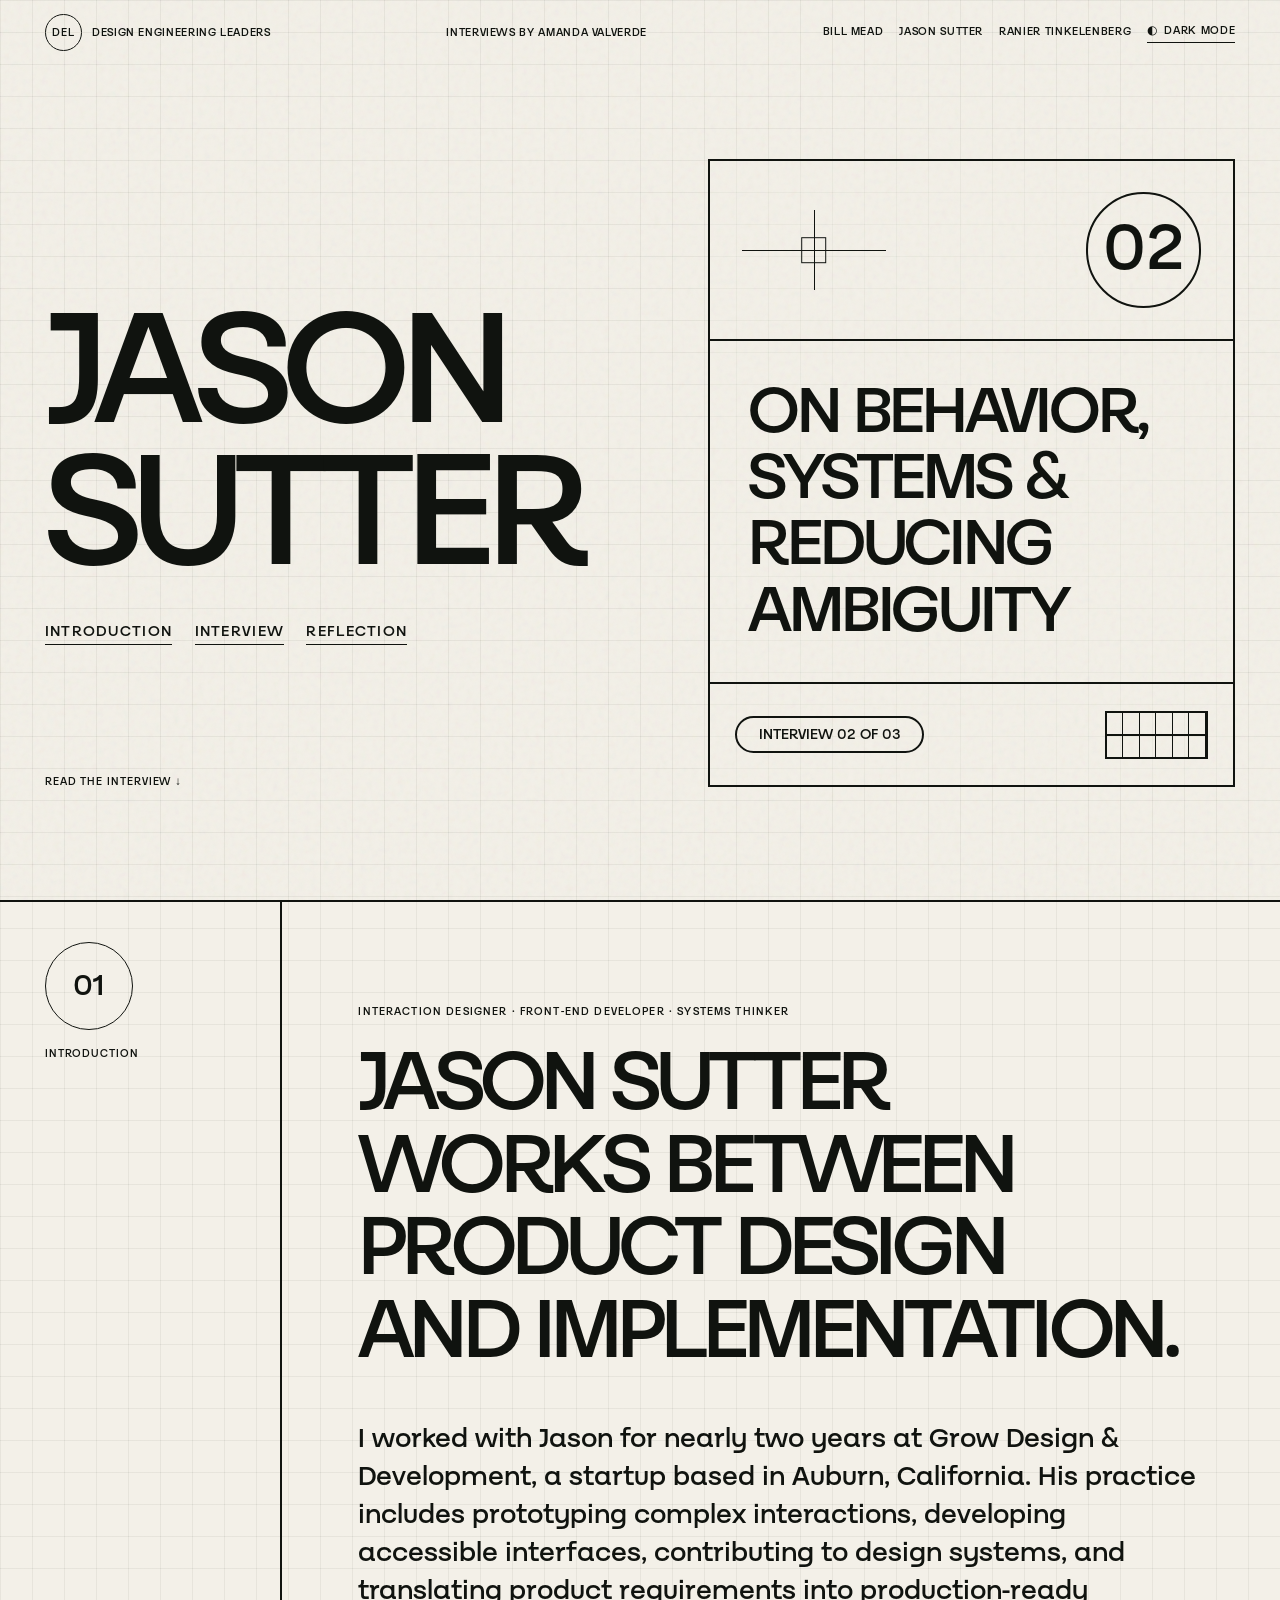
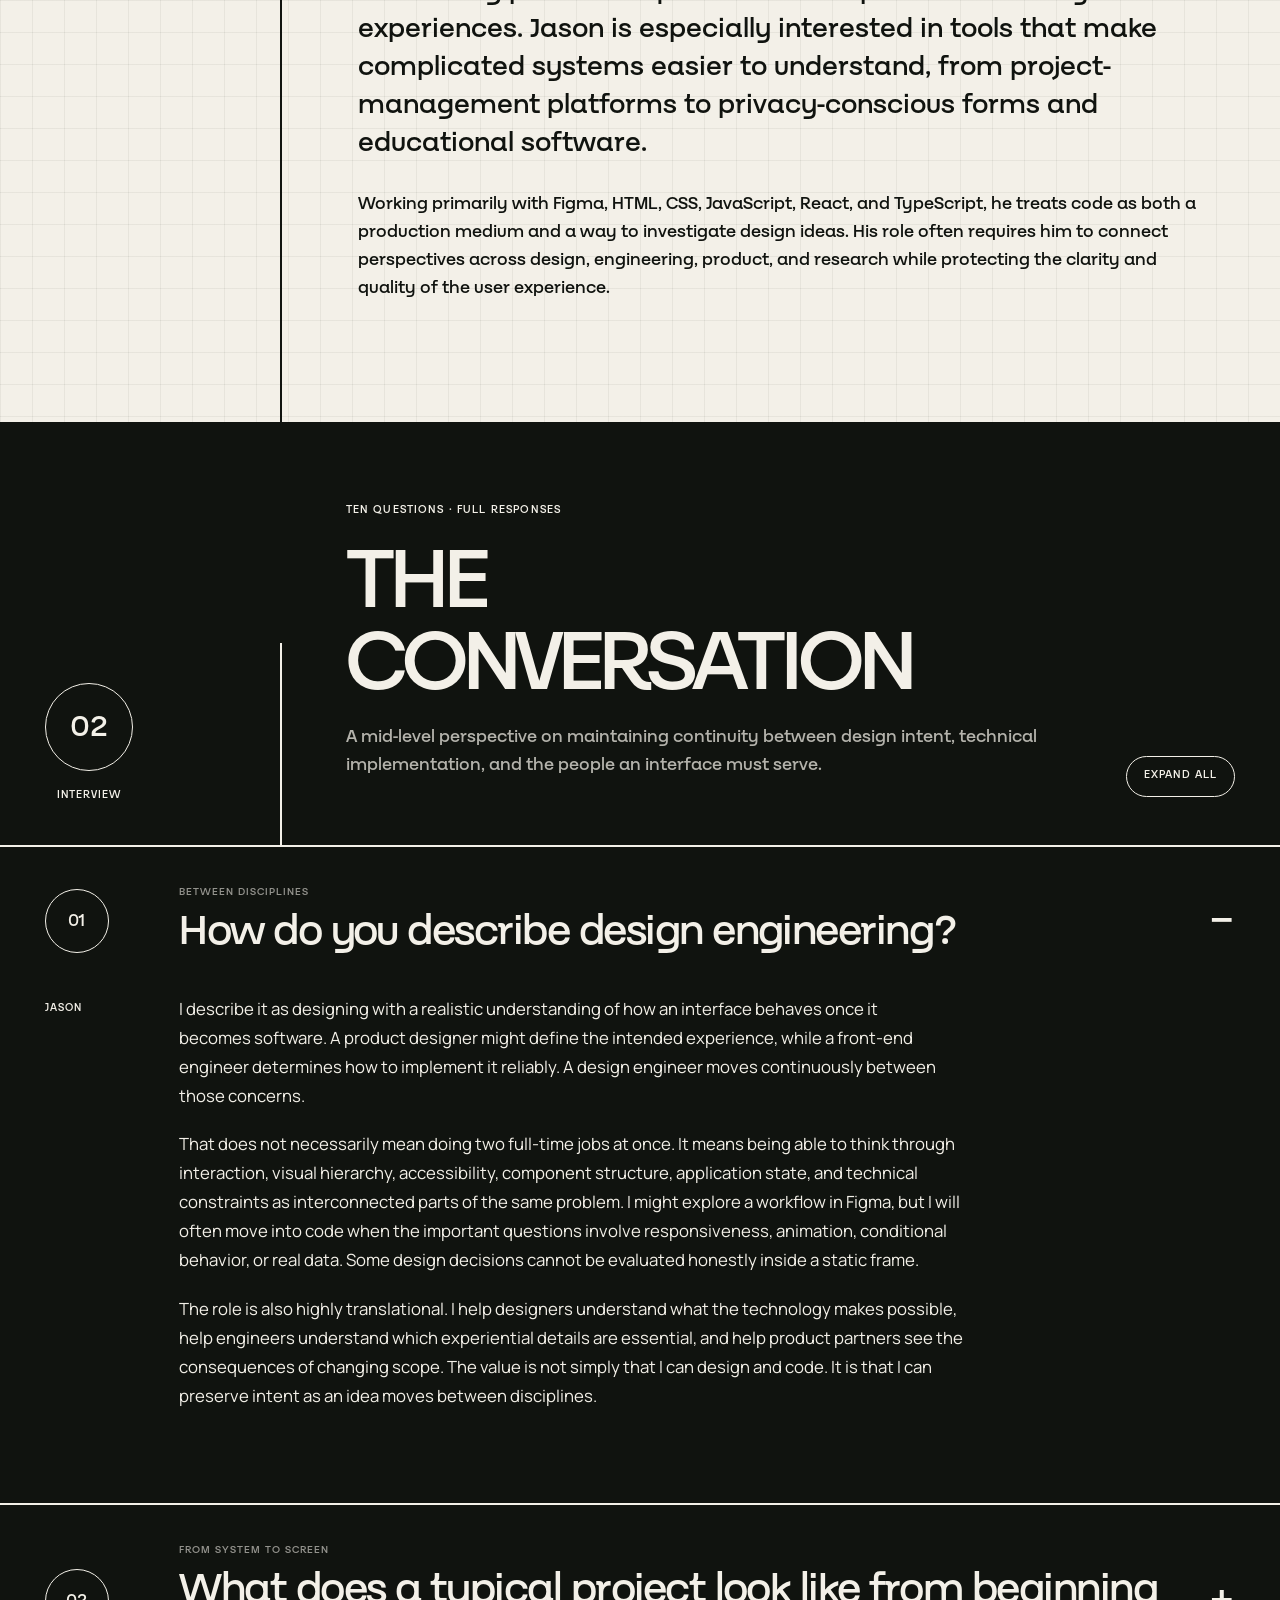
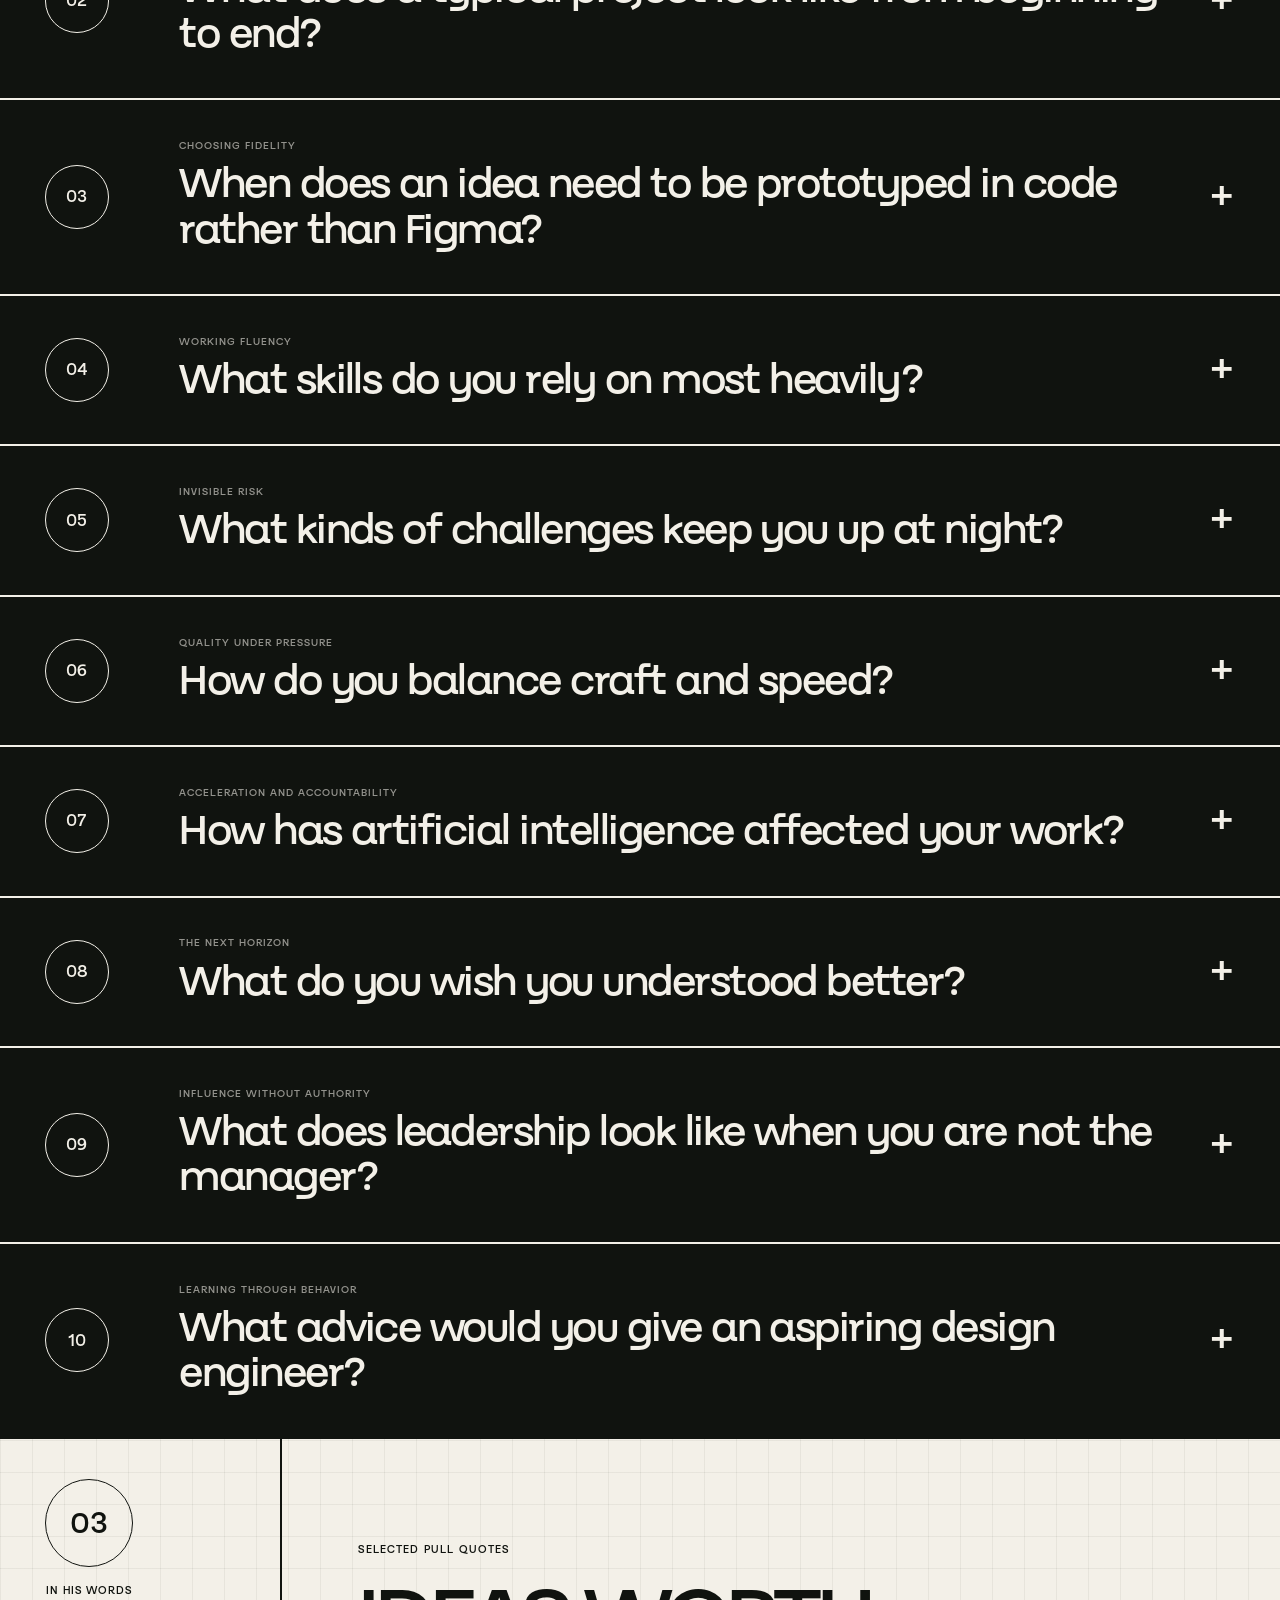
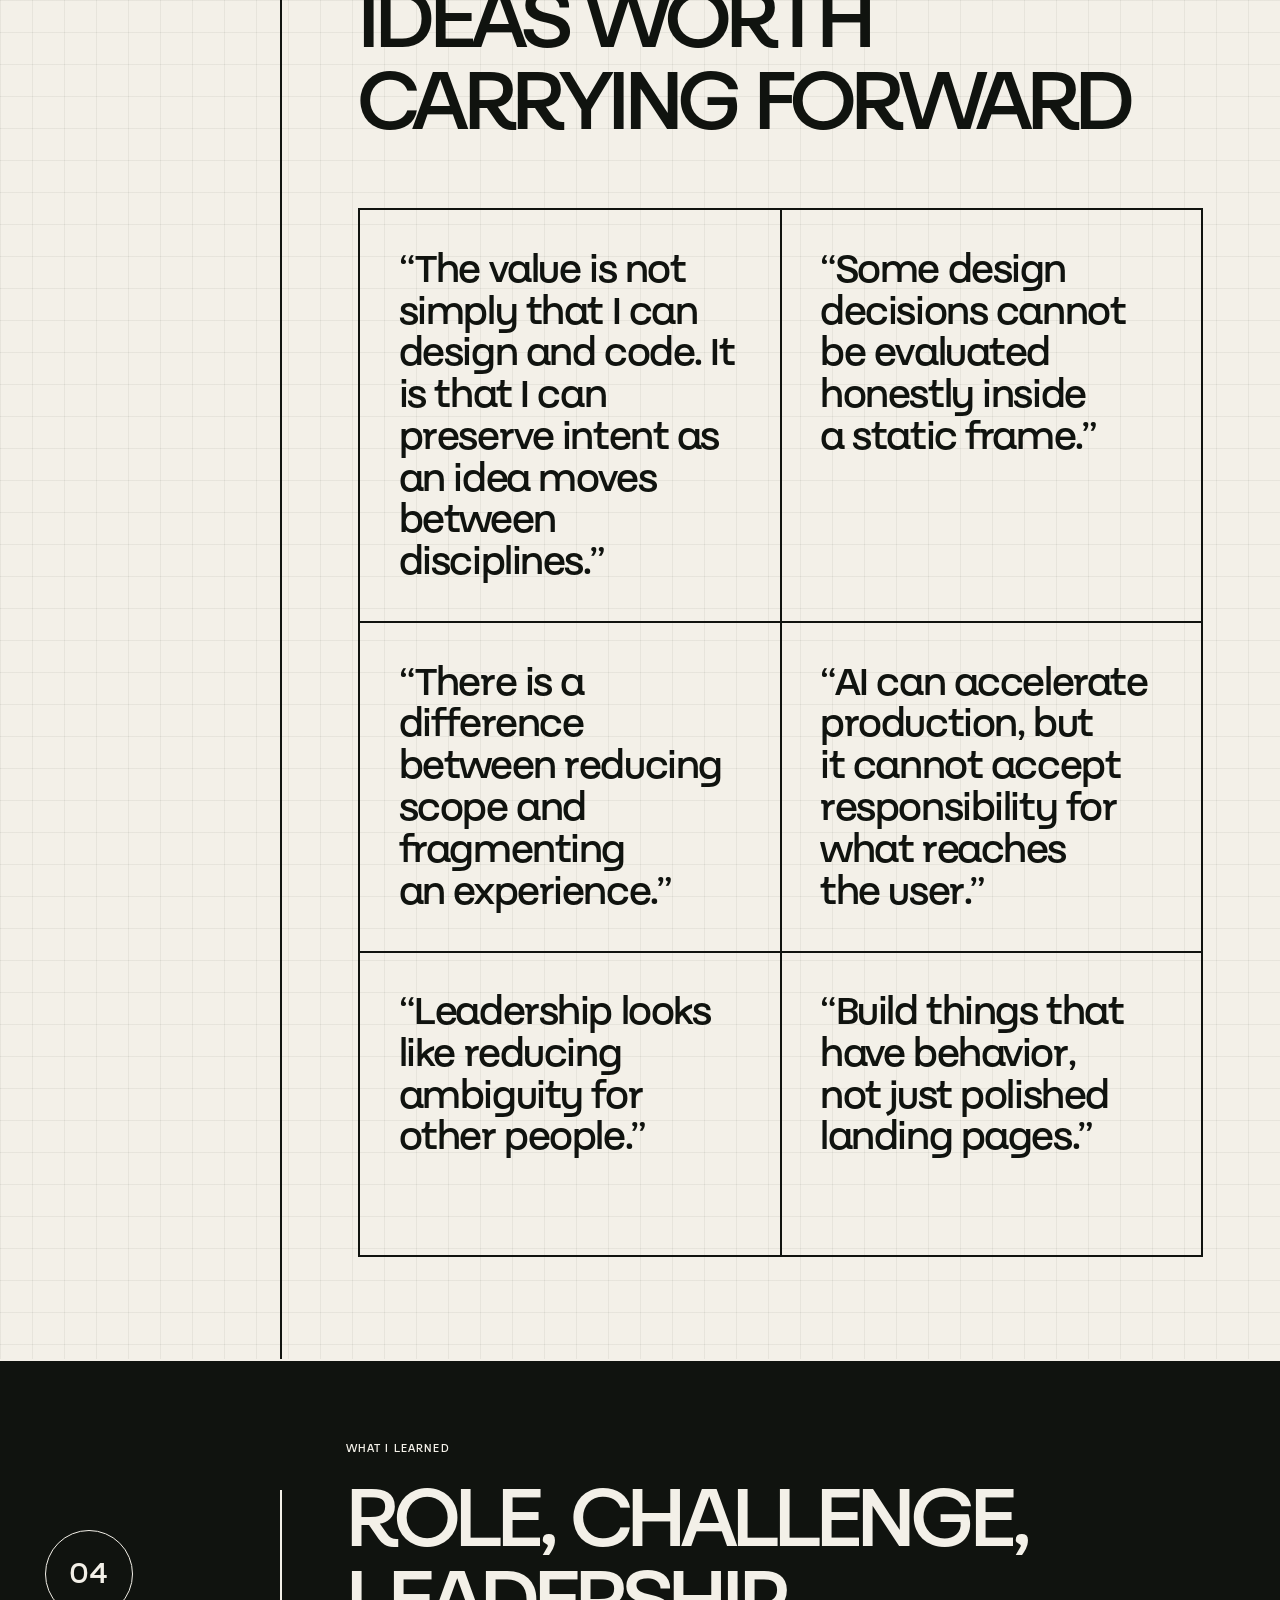
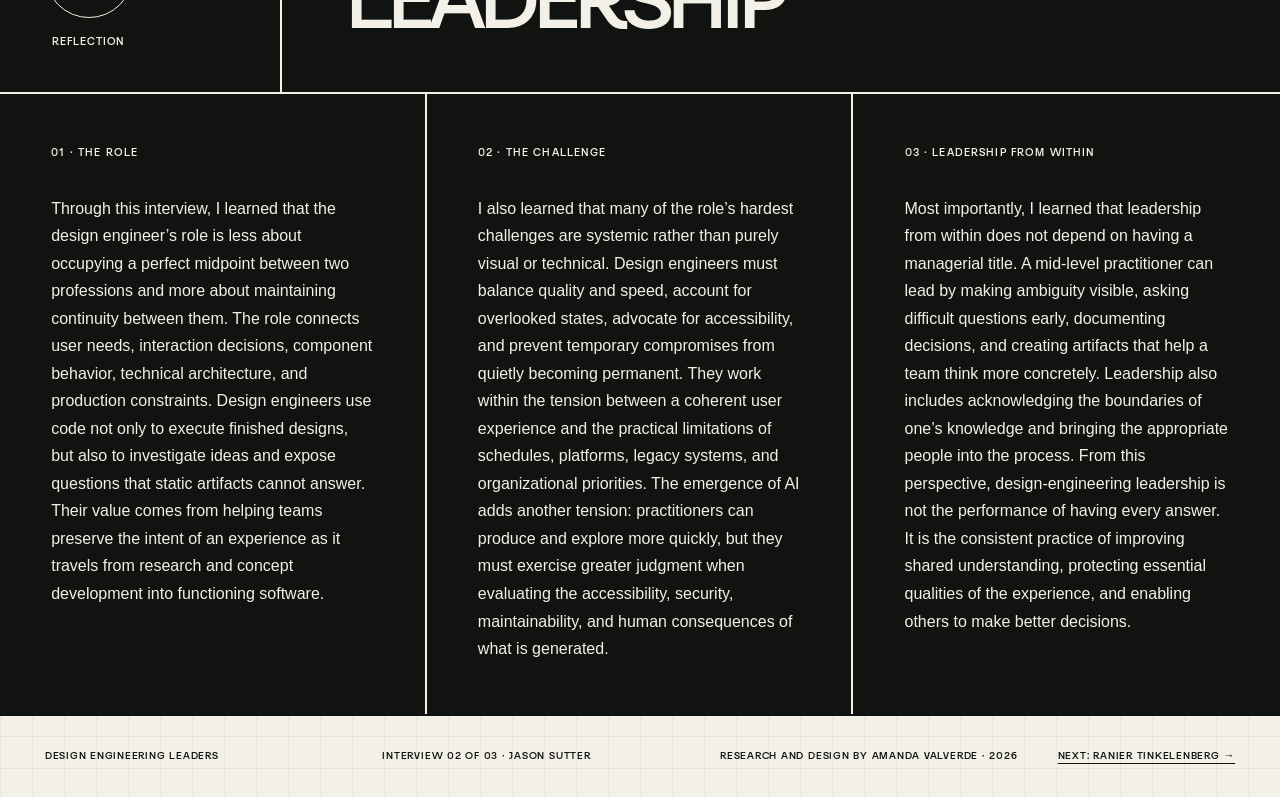
==== jason-sutter.html @ 5842bb3f "Add files via upload" ====
<!doctype html>
<html lang="en">
<head>
  <meta charset="UTF-8">
  <meta name="viewport" content="width=device-width, initial-scale=1.0">
  <meta name="description" content="Amanda Valverde interviews mid-level interaction designer and front-end developer Jason Sutter about systems, accessibility, prototyping, AI, and leadership from within.">
  <meta name="theme-color" content="#f3f0e8">
  <title>Jason Sutter | Design Engineering Leaders</title>
  <link rel="stylesheet" href="styles.css">
  <script src="script.js" defer></script>
</head>
<body>
  <a class="skip-link" href="#main">Skip to interview</a>

  <header class="site-header" data-header>
    <a class="brand" href="index.html" aria-label="Design Engineering Leaders, Bill Mead interview">
      <span>DEL</span><span>Design Engineering Leaders</span>
    </a>
    <p class="header-credit">INTERVIEWS BY AMANDA VALVERDE</p>
    <button class="menu-button" type="button" aria-expanded="false" aria-controls="site-nav"><span>Menu</span><span aria-hidden="true">+</span></button>
    <nav id="site-nav" class="site-nav" aria-label="Primary navigation">
      <a href="index.html">Bill Mead</a>
      <a href="#top" aria-current="page">Jason Sutter</a>
      <a href="ranier-tinkelenberg.html">Ranier Tinkelenberg</a>
      <button class="theme-toggle" type="button" data-theme-toggle aria-pressed="false"><span aria-hidden="true">◐</span><span data-theme-label>Dark mode</span></button>
    </nav>
  </header>

  <main id="main">
    <section class="hero" id="top" aria-labelledby="hero-title">
      <div class="hero-identity">
        <div class="hero-name hero-name--jason" aria-label="Jason Sutter"><span>JASON</span><span>SUTTER</span></div>
        <nav class="hero-anchor-links" aria-label="Jason Sutter page sections">
          <a href="#introduction">Introduction</a>
          <a href="#interview">Interview</a>
          <a href="#reflection">Reflection</a>
        </nav>
        <a class="scroll-cue" href="#introduction">Read the interview <span aria-hidden="true">↓</span></a>
      </div>
      <div class="hero-module">
        <div class="module-top"><span class="crosshair" aria-hidden="true"><i></i></span><span class="issue-number">02</span></div>
        <div class="module-title"><h1 id="hero-title">On behavior,<br>systems &amp;<br>reducing<br>ambiguity</h1></div>
        <div class="module-bottom"><span class="interview-label">Interview 02 of 03</span><span class="mini-grid" aria-hidden="true"></span></div>
      </div>
    </section>

    <section class="introduction ruled-section" id="introduction" aria-labelledby="intro-title">
      <div class="section-marker"><span>01</span><p>Introduction</p></div>
      <div class="intro-copy">
        <p class="eyebrow">Interaction designer · Front-end developer · Systems thinker</p>
        <h2 id="intro-title">Jason Sutter works between product design and implementation.</h2>
        <p class="standfirst">I worked with Jason for nearly two years at Grow Design &amp; Development, a startup based in Auburn, California. His practice includes prototyping complex interactions, developing accessible interfaces, contributing to design systems, and translating product requirements into production-ready experiences. Jason is especially interested in tools that make complicated systems easier to understand, from project-management platforms to privacy-conscious forms and educational software.</p>
        <p>Working primarily with Figma, HTML, CSS, JavaScript, React, and TypeScript, he treats code as both a production medium and a way to investigate design ideas. His role often requires him to connect perspectives across design, engineering, product, and research while protecting the clarity and quality of the user experience.</p>
      </div>
    </section>

    <section class="interview" id="interview" aria-labelledby="interview-title">
      <header class="interview-header">
        <div class="section-marker light-marker"><span>02</span><p>Interview</p></div>
        <div><p class="eyebrow">Ten questions · Full responses</p><h2 id="interview-title">The conversation</h2><p>A mid-level perspective on maintaining continuity between design intent, technical implementation, and the people an interface must serve.</p></div>
        <button class="expand-all" type="button" data-expand-all aria-pressed="false">Expand all</button>
      </header>

      <div class="question-list">
        <article class="question-card">
          <button class="question-toggle" type="button" aria-expanded="true" aria-controls="jason-answer-01"><span class="question-number">01</span><span class="question-copy"><small>Between disciplines</small>How do you describe design engineering?</span><span class="toggle-mark" aria-hidden="true">−</span></button>
          <div class="answer" id="jason-answer-01">
            <p class="speaker">Jason</p>
            <p>I describe it as designing with a realistic understanding of how an interface behaves once it becomes software. A product designer might define the intended experience, while a front-end engineer determines how to implement it reliably. A design engineer moves continuously between those concerns.</p>
            <p>That does not necessarily mean doing two full-time jobs at once. It means being able to think through interaction, visual hierarchy, accessibility, component structure, application state, and technical constraints as interconnected parts of the same problem. I might explore a workflow in Figma, but I will often move into code when the important questions involve responsiveness, animation, conditional behavior, or real data. Some design decisions cannot be evaluated honestly inside a static frame.</p>
            <p>The role is also highly translational. I help designers understand what the technology makes possible, help engineers understand which experiential details are essential, and help product partners see the consequences of changing scope. The value is not simply that I can design and code. It is that I can preserve intent as an idea moves between disciplines.</p>
          </div>
        </article>

        <article class="question-card">
          <button class="question-toggle" type="button" aria-expanded="false" aria-controls="jason-answer-02"><span class="question-number">02</span><span class="question-copy"><small>From system to screen</small>What does a typical project look like from beginning to end?</span><span class="toggle-mark" aria-hidden="true">+</span></button>
          <div class="answer" id="jason-answer-02" hidden>
            <p class="speaker">Jason</p>
            <p>I usually begin by trying to understand the system before designing the screen. Who is using it? What are they trying to accomplish? What information does the product have at each point? What can go wrong? What needs to persist after the user leaves?</p>
            <p>I map the primary flow, but I also document alternate paths and states: loading, empty, success, partial success, error, lost connection, insufficient permissions, and destructive-action confirmation. Those states often reveal more about the product than the ideal path does.</p>
            <p>From there, I might create rough flows in Figma, prototype the uncertain interactions, and test the riskiest assumptions. Once the direction feels credible, I begin thinking in reusable components and design-system patterns. Depending on the team, I may build a coded prototype, contribute directly to the production interface, or create a reference implementation for another engineer.</p>
            <p>The process is rarely linear. Implementation exposes gaps in the design, user testing challenges the underlying workflow, and technical discoveries create new possibilities. My role is to keep those feedback loops active rather than treating design handoff as the end of design.</p>
          </div>
        </article>

        <article class="question-card">
          <button class="question-toggle" type="button" aria-expanded="false" aria-controls="jason-answer-03"><span class="question-number">03</span><span class="question-copy"><small>Choosing fidelity</small>When does an idea need to be prototyped in code rather than Figma?</span><span class="toggle-mark" aria-hidden="true">+</span></button>
          <div class="answer" id="jason-answer-03" hidden>
            <p class="speaker">Jason</p>
            <p>I use Figma when I need to explore hierarchy, content, navigation, layout, or the broad sequence of an experience. I move into code when the central question is behavioral.</p>
            <p>If an interface depends on drag-and-drop, live data, keyboard interaction, responsive reflow, complex animation, collaboration, or several interdependent states, a coded prototype usually gives us more reliable evidence. It reveals latency, focus behavior, browser constraints, text wrapping, touch-target problems, and all the small transitions that static frames tend to conceal.</p>
            <p>I do not believe coded prototypes are inherently better. They are more expensive and can create the false impression that a concept is nearly finished. The prototype should match the question. If we only need to know whether users understand the navigation, building a complete React application would be wasteful. If we need to know whether a complicated interaction feels learnable and responsive, static screens may not tell us enough.</p>
            <p>Choosing the appropriate fidelity is one of the most important design-engineering skills.</p>
          </div>
        </article>

        <article class="question-card">
          <button class="question-toggle" type="button" aria-expanded="false" aria-controls="jason-answer-04"><span class="question-number">04</span><span class="question-copy"><small>Working fluency</small>What skills do you rely on most heavily?</span><span class="toggle-mark" aria-hidden="true">+</span></button>
          <div class="answer" id="jason-answer-04" hidden>
            <p class="speaker">Jason</p>
            <p>Systems thinking is probably the skill I use most. I need to understand how a decision in one part of the experience affects other screens, components, users, and states. A seemingly minor request, such as adding another account type, can alter navigation, permissions, onboarding, error handling, and data visibility.</p>
            <p>On the technical side, I rely heavily on semantic HTML, CSS, JavaScript, component architecture, browser-development tools, Git, and a working knowledge of APIs and application state. I do not need to be the strongest engineer on every team, but I need enough fluency to evaluate feasibility, inspect implementation, and collaborate without turning every technical question into a handoff.</p>
            <p>Communication is equally important. I have to explain why an interaction detail matters without framing everything as personal design preference. Research and accessibility give me stronger grounds for those conversations. Instead of saying, “This version feels better,” I can explain how it improves comprehension, keyboard access, error recovery, or consistency with an established pattern.</p>
            <p>Curiosity connects all of these skills. The work rewards people who are willing to open the browser inspector, read documentation, test an assumption, and ask how the system actually behaves.</p>
          </div>
        </article>

        <article class="question-card">
          <button class="question-toggle" type="button" aria-expanded="false" aria-controls="jason-answer-05"><span class="question-number">05</span><span class="question-copy"><small>Invisible risk</small>What kinds of challenges keep you up at night?</span><span class="toggle-mark" aria-hidden="true">+</span></button>
          <div class="answer" id="jason-answer-05" hidden>
            <p class="speaker">Jason</p>
            <p>The biggest one is the possibility that we are polishing the wrong experience. A team can spend weeks refining components while avoiding a more fundamental question: Does this workflow make sense to the person using it?</p>
            <p>I also worry about invisible exclusions. An interface may look finished while remaining difficult to use with a keyboard, screen reader, magnification, reduced motion, slow connection, or limited technical confidence. Accessibility problems frequently emerge from product decisions made long before anyone audits the code. If a process requires a user to remember information across several screens or recover from an unclear failure, changing the color contrast will not solve the underlying issue.</p>
            <p>Another concern is the accumulation of inconsistency under deadline pressure. One exception becomes five slightly different components, and those differences eventually create maintenance problems for engineers and comprehension problems for users.</p>
            <p>Finally, I think about whether the team has made its tradeoffs consciously. Compromise is unavoidable. The danger is allowing temporary shortcuts to become permanent without documenting what was lost.</p>
          </div>
        </article>

        <article class="question-card">
          <button class="question-toggle" type="button" aria-expanded="false" aria-controls="jason-answer-06"><span class="question-number">06</span><span class="question-copy"><small>Quality under pressure</small>How do you balance craft and speed?</span><span class="toggle-mark" aria-hidden="true">+</span></button>
          <div class="answer" id="jason-answer-06" hidden>
            <p class="speaker">Jason</p>
            <p>I separate essential quality from optional refinement. Essential quality includes usability, accessibility, understandable feedback, dependable behavior, and a clear path to recovery. Optional refinement might include a more sophisticated transition or a highly customized visual treatment. Both contribute to the experience, but they do not carry the same risk if delayed.</p>
            <p>I also try to define the smallest coherent version of the idea. There is a difference between reducing scope and fragmenting an experience. A smaller workflow can still feel intentional. A fragmented one leaves users encountering missing explanations, dead ends, or inconsistent behavior.</p>
            <p>Reusable components help us move quickly without repeatedly sacrificing quality. If accessibility, responsive behavior, interaction states, and visual tokens are built into the shared system, speed becomes less dependent on individual vigilance.</p>
            <p>When we make a compromise, I document it. That includes what we changed, why we changed it, what risk remains, and what evidence would justify revisiting it. Under pressure, leadership sometimes means protecting a few critical details while being flexible about everything else.</p>
          </div>
        </article>

        <article class="question-card">
          <button class="question-toggle" type="button" aria-expanded="false" aria-controls="jason-answer-07"><span class="question-number">07</span><span class="question-copy"><small>Acceleration and accountability</small>How has artificial intelligence affected your work?</span><span class="toggle-mark" aria-hidden="true">+</span></button>
          <div class="answer" id="jason-answer-07" hidden>
            <p class="speaker">Jason</p>
            <p>AI has accelerated certain parts of the work, particularly exploration, debugging, documentation, test generation, and repetitive implementation. It can help me build several approaches quickly or understand an unfamiliar part of a codebase. That shortens the distance between a question and something I can evaluate.</p>
            <p>But speed is not the same as judgment. Generated interfaces often produce a convincing ideal state while ignoring accessibility, edge cases, data integrity, privacy, maintainability, and the logic connecting one interaction to another. The result may look complete before it has been meaningfully designed.</p>
            <p>AI also increases the importance of technical literacy. If I cannot read the output, test it, identify security concerns, or recognize brittle architecture, I cannot responsibly use it. The same is true of design judgment. I still need to determine whether the experience serves the user and whether the system is communicating honestly.</p>
            <p>The skill is no longer simply producing every line or screen manually. It is directing the work, evaluating it critically, and accepting responsibility for what reaches the user.</p>
          </div>
        </article>

        <article class="question-card">
          <button class="question-toggle" type="button" aria-expanded="false" aria-controls="jason-answer-08"><span class="question-number">08</span><span class="question-copy"><small>The next horizon</small>What do you wish you understood better?</span><span class="toggle-mark" aria-hidden="true">+</span></button>
          <div class="answer" id="jason-answer-08" hidden>
            <p class="speaker">Jason</p>
            <p>I would like a deeper understanding of back-end architecture and infrastructure. I can work with APIs and reason about data, but I want to better understand how decisions about databases, authentication, permissions, performance, security, and deployment constrain the front-end experience.</p>
            <p>I would also like more exposure to large-scale design-system governance. Building a good component is one challenge. Maintaining a system across products, teams, and changing organizational priorities is another. That work involves documentation, adoption, contribution models, versioning, and a great deal of negotiation.</p>
            <p>On the design side, I want to become better at measuring whether interaction improvements create lasting value. Usability testing can tell us whether someone completes a task, but leadership requires connecting interface decisions to longer-term outcomes such as trust, confidence, retention, and reduced support burden.</p>
            <p>Being mid-level means I am competent enough to see how much more there is to understand. That can be uncomfortable, but it is also what keeps the work interesting.</p>
          </div>
        </article>

        <article class="question-card">
          <button class="question-toggle" type="button" aria-expanded="false" aria-controls="jason-answer-09"><span class="question-number">09</span><span class="question-copy"><small>Influence without authority</small>What does leadership look like when you are not the manager?</span><span class="toggle-mark" aria-hidden="true">+</span></button>
          <div class="answer" id="jason-answer-09" hidden>
            <p class="speaker">Jason</p>
            <p>It looks like reducing ambiguity for other people. That might mean making an interactive prototype so the team can evaluate a behavior instead of debating abstractions. It might mean documenting states that nobody has considered, raising an accessibility concern early, or bringing an engineer into the design process before the solution becomes rigid.</p>
            <p>Leadership also means knowing when to ask for help. Pretending to understand an architectural issue does not protect the project. A good mid-level practitioner can identify the limits of their expertise, involve the right person, and make that collaboration productive.</p>
            <p>I think consistency is another form of leadership. If I write clear documentation, give thoughtful feedback, acknowledge tradeoffs, and follow through on details, other people can work with greater confidence. That may not look dramatic, but it changes the quality of the team.</p>
            <p>You do not need authority to improve how a group thinks. You need evidence, generosity, and the willingness to make unclear things visible.</p>
          </div>
        </article>

        <article class="question-card">
          <button class="question-toggle" type="button" aria-expanded="false" aria-controls="jason-answer-10"><span class="question-number">10</span><span class="question-copy"><small>Learning through behavior</small>What advice would you give an aspiring design engineer?</span><span class="toggle-mark" aria-hidden="true">+</span></button>
          <div class="answer" id="jason-answer-10" hidden>
            <p class="speaker">Jason</p>
            <p>Build things that have behavior, not just polished landing pages. Create a form with validation and recovery. Build a responsive navigation system. Work with an API. Design empty, loading, error, and permission states. Make something usable with only a keyboard. Those projects will teach you how design decisions change once they encounter real constraints.</p>
            <p>Learn the foundations before becoming overly attached to a particular framework. Semantic HTML, CSS layout, JavaScript, accessibility, browser behavior, and Git will remain useful even as tools change.</p>
            <p>When presenting your work, explain the decisions connecting design and implementation. A repository proves that code exists, but it does not automatically reveal your reasoning. Show what you learned from users, why the interaction works as it does, which constraints shaped it, what tradeoffs you made, and how you evaluated the result.</p>
            <p>Most importantly, do not wait until you feel equally expert in design and engineering. Very few people are. Start from your stronger discipline, learn enough of the adjacent one to collaborate meaningfully, and keep expanding the territory between them.</p>
          </div>
        </article>
      </div>
    </section>

    <section class="pull-quotes ruled-section" aria-labelledby="quotes-title">
      <div class="section-marker"><span>03</span><p>In his words</p></div>
      <div class="quotes-content">
        <p class="eyebrow">Selected pull quotes</p><h2 id="quotes-title">Ideas worth carrying forward</h2>
        <div class="quotes-grid">
          <blockquote>“The value is not simply that I can design and code. It is that I can preserve intent as an idea moves between disciplines.”</blockquote>
          <blockquote>“Some design decisions cannot be evaluated honestly inside a static frame.”</blockquote>
          <blockquote>“There is a difference between reducing scope and fragmenting an experience.”</blockquote>
          <blockquote>“AI can accelerate production, but it cannot accept responsibility for what reaches the user.”</blockquote>
          <blockquote>“Leadership looks like reducing ambiguity for other people.”</blockquote>
          <blockquote>“Build things that have behavior, not just polished landing pages.”</blockquote>
        </div>
      </div>
    </section>

    <section class="reflection" id="reflection" aria-labelledby="reflection-title">
      <header class="reflection-header"><div class="section-marker light-marker"><span>04</span><p>Reflection</p></div><div><p class="eyebrow">What I learned</p><h2 id="reflection-title">Role, challenge, leadership</h2></div></header>
      <div class="reflection-grid">
        <article><span>01 · The role</span><p>Through this interview, I learned that the design engineer’s role is less about occupying a perfect midpoint between two professions and more about maintaining continuity between them. The role connects user needs, interaction decisions, component behavior, technical architecture, and production constraints. Design engineers use code not only to execute finished designs, but also to investigate ideas and expose questions that static artifacts cannot answer. Their value comes from helping teams preserve the intent of an experience as it travels from research and concept development into functioning software.</p></article>
        <article><span>02 · The challenge</span><p>I also learned that many of the role’s hardest challenges are systemic rather than purely visual or technical. Design engineers must balance quality and speed, account for overlooked states, advocate for accessibility, and prevent temporary compromises from quietly becoming permanent. They work within the tension between a coherent user experience and the practical limitations of schedules, platforms, legacy systems, and organizational priorities. The emergence of AI adds another tension: practitioners can produce and explore more quickly, but they must exercise greater judgment when evaluating the accessibility, security, maintainability, and human consequences of what is generated.</p></article>
        <article><span>03 · Leadership from within</span><p>Most importantly, I learned that leadership from within does not depend on having a managerial title. A mid-level practitioner can lead by making ambiguity visible, asking difficult questions early, documenting decisions, and creating artifacts that help a team think more concretely. Leadership also includes acknowledging the boundaries of one’s knowledge and bringing the appropriate people into the process. From this perspective, design-engineering leadership is not the performance of having every answer. It is the consistent practice of improving shared understanding, protecting essential qualities of the experience, and enabling others to make better decisions.</p></article>
      </div>
    </section>
  </main>

  <button class="back-to-top" type="button" data-back-to-top aria-label="Back to top" aria-hidden="true" tabindex="-1"><span aria-hidden="true">↑</span></button>

  <footer><p>Design Engineering Leaders</p><p>Interview 02 of 03 · Jason Sutter</p><p>Research and design by Amanda Valverde · 2026</p><a href="ranier-tinkelenberg.html">Next: Ranier Tinkelenberg →</a></footer>
</body>
</html>
---- styles.css ----
@import url("https://fonts.googleapis.com/css2?family=Manrope:wght@400;500&display=swap");

@font-face {
  font-family: "Batica Sans";
  src: url("assets/fonts/batica-sans-regular.otf") format("opentype");
  font-style: normal;
  font-weight: 400;
  font-display: swap;
}

:root {
  --paper: #f3f0e8;
  --ink: #10130f;
  --muted: #6f716b;
  --line: rgba(16, 19, 15, 0.72);
  --hairline: rgba(16, 19, 15, 0.16);
  --grid-line: rgba(16, 19, 15, 0.055);
  --paper-94: rgba(243, 240, 232, 0.94);
  --paper-72: rgba(243, 240, 232, 0.72);
  --paper-58: rgba(243, 240, 232, 0.58);
  --paper-34: rgba(243, 240, 232, 0.34);
  --paper-08: rgba(243, 240, 232, 0.08);
  --sans: "Batica Sans", "Arial Narrow", Arial, sans-serif;
  --responses: "Manrope", Arial, sans-serif;
  color-scheme: light;
}

:root[data-theme="dark"] {
  --paper: #10130f;
  --ink: #f3f0e8;
  --muted: #a9aba4;
  --line: rgba(243, 240, 232, 0.72);
  --hairline: rgba(243, 240, 232, 0.16);
  --grid-line: rgba(243, 240, 232, 0.055);
  --paper-94: rgba(16, 19, 15, 0.94);
  --paper-72: rgba(16, 19, 15, 0.72);
  --paper-58: rgba(16, 19, 15, 0.58);
  --paper-34: rgba(16, 19, 15, 0.34);
  --paper-08: rgba(16, 19, 15, 0.08);
  color-scheme: dark;
}

* { box-sizing: border-box; }
html {
  scroll-behavior: smooth;
  -webkit-user-select: none;
  user-select: none;
}
body {
  margin: 0;
  color: var(--ink);
  background:
    linear-gradient(var(--grid-line) 1px, transparent 1px),
    linear-gradient(90deg, var(--grid-line) 1px, transparent 1px),
    var(--paper);
  background-size: 32px 32px;
  font-family: var(--sans);
  font-size: 18px;
  line-height: 1.55;
  font-synthesis: none;
  -webkit-font-smoothing: antialiased;
}
body::before {
  position: fixed;
  z-index: 1000;
  inset: 0;
  content: "";
  pointer-events: none;
  opacity: .26;
  mix-blend-mode: multiply;
  background-image: url("data:image/svg+xml,%3Csvg viewBox='0 0 180 180' xmlns='http://www.w3.org/2000/svg'%3E%3Cfilter id='n'%3E%3CfeTurbulence type='fractalNoise' baseFrequency='.8' numOctaves='4' stitchTiles='stitchTiles'/%3E%3C/filter%3E%3Crect width='100%25' height='100%25' filter='url(%23n)' opacity='.22'/%3E%3C/svg%3E");
}
a { color: inherit; text-underline-offset: 4px; }
button { color: inherit; font: inherit; }
p { text-wrap: pretty; }
h1, h2, blockquote { text-wrap: balance; }
.skip-link { position: fixed; z-index: 2000; top: 1rem; left: 1rem; padding: .6rem 1rem; color: var(--paper); background: var(--ink); transform: translateY(-180%); }
.skip-link:focus { transform: none; }

.site-header {
  position: fixed;
  z-index: 100;
  top: 0;
  left: 0;
  display: grid;
  width: 100%;
  grid-template-columns: auto 1fr auto;
  align-items: center;
  gap: 1.5rem;
  padding: .9rem 3.5vw;
  border-bottom: 1.5px solid transparent;
  font-size: .73rem;
  text-transform: uppercase;
  letter-spacing: .055em;
  transition: background .2s ease, border-color .2s ease;
}
.site-header.is-scrolled { border-color: var(--ink); background: var(--paper-94); backdrop-filter: blur(12px); }
.brand { display: inline-flex; align-items: center; gap: .65rem; text-decoration: none; }
.brand span:first-child { display: grid; width: 2.3rem; aspect-ratio: 1; place-items: center; border: 1.5px solid; border-radius: 50%; }
.header-credit { margin: 0; text-align: center; }
.site-nav { display: flex; gap: 1rem; align-items: center; }
.site-nav a { text-decoration: none; border-bottom: 1px solid transparent; }
.site-nav a:hover, .site-nav a:focus-visible { border-color: currentColor; }
.theme-toggle { display: inline-flex; align-items: center; gap: .4rem; padding: 0 0 .1rem; border: 0; border-bottom: 1px solid currentColor; background: transparent; cursor: pointer; font-size: inherit; text-transform: uppercase; letter-spacing: inherit; white-space: nowrap; }
.theme-toggle:hover, .theme-toggle:focus-visible { background: var(--ink); color: var(--paper); outline-offset: 4px; }
.menu-button { display: none; border: 0; background: transparent; text-transform: uppercase; }

.hero {
  position: relative;
  display: grid;
  height: 100svh;
  min-height: 100svh;
  grid-template-columns: 1.08fr .92fr;
  gap: 3.4vw;
  align-content: center;
  align-items: stretch;
  padding: clamp(5.5rem, 7vw, 7rem) 3.5vw 3.4vw;
  overflow: hidden;
}
.hero-identity {
  position: relative;
  display: flex;
  min-width: 0;
  flex-direction: column;
  justify-content: center;
}
.hero-name {
  display: flex;
  min-width: 0;
  flex-direction: column;
  justify-content: center;
  font-family: "Batica Sans", sans-serif;
  font-size: clamp(8rem, 16vw, 19rem);
  font-weight: 400;
  line-height: .78;
  letter-spacing: -.05em;
  text-transform: uppercase;
}
.hero-name span { display: block; white-space: nowrap; }
.hero-name--jason { font-size: clamp(6.5rem, 13.5vw, 16rem); line-height: .82; }
.hero-name--ranier { font-size: clamp(4.8rem, 8vw, 9.5rem); line-height: .88; }
.hero-anchor-links {
  display: flex;
  flex-wrap: wrap;
  gap: .65rem 1.4rem;
  align-items: center;
  margin-top: clamp(1.5rem, 3vw, 3rem);
  font-family: "Batica Sans", sans-serif;
  font-size: 1rem;
  line-height: 1;
  letter-spacing: .08em;
  text-transform: uppercase;
}
.hero-anchor-links a {
  padding-bottom: .3rem;
  border-bottom: 1.5px solid var(--ink);
  text-decoration: none;
}
.hero-anchor-links a:hover,
.hero-anchor-links a:focus-visible {
  background: var(--ink);
  color: var(--paper);
  outline-offset: 4px;
}
.hero-module { display: grid; min-width: 0; align-self: center; border: 2px solid var(--ink); background: var(--paper-34); grid-template-rows: clamp(7rem, 14vw, 14rem) auto clamp(5.25rem, 8vw, 7rem); }
.module-top { display: flex; align-items: center; justify-content: space-between; padding: 1.7rem 2rem; border-bottom: 2px solid; }
.crosshair { position: relative; display: block; width: 9rem; height: 5rem; }
.crosshair::before, .crosshair::after { position: absolute; content: ""; background: var(--ink); }
.crosshair::before { left: 50%; top: 0; width: 1.5px; height: 100%; }
.crosshair::after { left: 0; top: 50%; width: 100%; height: 1.5px; }
.crosshair i { position: absolute; z-index: 1; left: 50%; top: 50%; width: 1.6rem; height: 1.6rem; border: 1.5px solid; transform: translate(-50%, -50%); }
.issue-number { display: grid; width: clamp(6rem, 9vw, 9.25rem); aspect-ratio: 1; place-items: center; border: 2px solid; border-radius: 50%; font-size: clamp(3rem, 5.4vw, 6rem); line-height: 1; }
.module-title { display: flex; align-items: center; padding: clamp(1.5rem, 3vw, 3.2rem); }
.module-title h1 { margin: 0; font-size: clamp(3rem, 5.45vw, 6.2rem); font-weight: 400; line-height: .95; letter-spacing: -.045em; text-transform: uppercase; }
.module-bottom { display: flex; align-items: center; justify-content: space-between; gap: 1.5rem; padding: 1.25rem 1.6rem; border-top: 2px solid; }
.interview-label { padding: .55rem 1.35rem; border: 2px solid; border-radius: 999px; font-size: clamp(.8rem, 1.2vw, 1.2rem); line-height: 1; text-transform: uppercase; }
.mini-grid { width: clamp(5rem, 8vw, 9rem); height: 3rem; border: 2px solid; background: repeating-linear-gradient(90deg, transparent 0, transparent calc(16.666% - 1px), var(--ink) calc(16.666% - 1px), var(--ink) 16.666%), linear-gradient(transparent 48%, var(--ink) 48%, var(--ink) 52%, transparent 52%); }
.scroll-cue { position: absolute; left: 0; bottom: -.18em; font-size: .72rem; line-height: 1; text-transform: uppercase; letter-spacing: .08em; text-decoration: none; }

.ruled-section { display: grid; grid-template-columns: minmax(10rem, 22vw) 1fr; border-top: 2px solid; }
.section-marker { padding: 2.5rem 3.5vw; border-right: 2px solid; }
.section-marker span { display: grid; width: 5.5rem; aspect-ratio: 1; place-items: center; border: 1.5px solid; border-radius: 50%; font-size: 2rem; }
.section-marker p { width: 5.5rem; margin: 1rem 0 0; font-size: .72rem; text-align: center; text-transform: uppercase; letter-spacing: .08em; }
.intro-copy, .quotes-content { max-width: 76rem; padding: clamp(3rem, 8vw, 8rem) clamp(2rem, 6vw, 7rem); }
.eyebrow { margin: 0 0 1.25rem; font-size: .72rem; text-transform: uppercase; letter-spacing: .1em; }
.intro-copy h2, .quotes-content h2, .interview-header h2, .reflection-header h2 { margin: 0; font-size: clamp(3rem, 7vw, 7.8rem); font-weight: 400; line-height: .92; letter-spacing: -.055em; text-transform: uppercase; }
.standfirst { margin-top: 3rem; font-size: clamp(1.35rem, 2.2vw, 2.2rem); line-height: 1.35; }
.intro-copy > p:last-child { max-width: 54rem; }

.interview { color: var(--paper); background: var(--ink); }
.interview-header, .reflection-header { display: grid; grid-template-columns: minmax(10rem, 22vw) 1fr auto; gap: clamp(2rem, 5vw, 6rem); align-items: end; padding-right: 3.5vw; border-bottom: 2px solid var(--paper); }
.light-marker { border-color: var(--paper); }
.interview-header > div:nth-child(2), .reflection-header > div:nth-child(2) { padding: 5rem 0 3rem; }
.interview-header > div:nth-child(2) > p:last-child { max-width: 46rem; color: var(--paper-72); }
.expand-all { margin-bottom: 3rem; padding: .65rem 1.1rem; border: 1.5px solid var(--paper); border-radius: 999px; color: var(--paper); background: transparent; cursor: pointer; font-size: .72rem; text-transform: uppercase; letter-spacing: .08em; }
.expand-all:hover, .expand-all:focus-visible { color: var(--ink); background: var(--paper); }
.question-card { border-bottom: 2px solid var(--paper); }
.question-card:last-child { border-bottom: 0; }
.question-toggle { display: grid; width: 100%; grid-template-columns: minmax(4rem, 8vw) 1fr auto; gap: 2rem; align-items: center; padding: clamp(1.6rem, 3.2vw, 3.5rem) 3.5vw; border: 0; color: inherit; background: transparent; text-align: left; cursor: pointer; }
.question-toggle:hover, .question-toggle:focus-visible { background: var(--paper-08); }
.question-number { display: grid; width: 4rem; aspect-ratio: 1; place-items: center; border: 1.5px solid; border-radius: 50%; }
.question-copy { max-width: 68rem; font-size: clamp(1.8rem, 3.4vw, 4rem); line-height: 1.04; letter-spacing: -.035em; }
.question-copy small { display: block; margin-bottom: .65rem; color: var(--paper-58); font-size: .68rem; line-height: 1; letter-spacing: .09em; text-transform: uppercase; }
.toggle-mark { font-size: 3rem; font-weight: 300; line-height: 1; }
.answer { display: grid; grid-template-columns: minmax(4rem, 8vw) minmax(0, 50rem) 1fr; column-gap: 2rem; padding: 0 3.5vw 4.5rem; }
.answer[hidden] { display: none; }
.answer p { grid-column: 2; margin: 0 0 1.25rem; font-family: var(--responses); font-size: 1.05rem; line-height: 1.72; }
.answer .speaker { grid-column: 1; grid-row: 1 / span 8; margin: .2rem 0 0; font-family: var(--sans); font-size: .7rem; text-transform: uppercase; letter-spacing: .09em; }
.answer .answer-lede { font-family: var(--responses); font-size: clamp(2.5rem, 5vw, 6rem); font-weight: 500; line-height: .95; letter-spacing: -.04em; text-transform: uppercase; }
code { padding: .1rem .3rem; color: var(--ink); background: var(--paper); }

.quotes-content { max-width: none; }
.quotes-grid { display: grid; grid-template-columns: repeat(2, minmax(0, 1fr)); margin-top: 4rem; border-top: 2px solid; border-left: 2px solid; }
blockquote { min-height: 19rem; margin: 0; padding: clamp(1.5rem, 3vw, 3rem); border-right: 2px solid; border-bottom: 2px solid; font-size: clamp(1.75rem, 3.2vw, 3.8rem); line-height: 1.02; letter-spacing: -.035em; }

.reflection { color: var(--paper); background: var(--ink); border-top: 2px solid var(--paper); }
.reflection-grid { display: grid; grid-template-columns: repeat(3, minmax(0, 1fr)); }
.reflection-grid article { padding: clamp(2rem, 4vw, 4.5rem); border-right: 2px solid var(--paper); }
.reflection-grid article:last-child { border-right: 0; }
.reflection-grid span { display: block; margin-bottom: 2rem; font-size: .72rem; text-transform: uppercase; letter-spacing: .1em; }
.reflection-grid p { margin: 0; font-family: Arial, sans-serif; font-size: 1rem; line-height: 1.72; }
footer { display: grid; grid-template-columns: 1fr 1fr 1fr auto; gap: 1.5rem; align-items: center; padding: 2rem 3.5vw; border-top: 2px solid; font-size: .68rem; text-transform: uppercase; letter-spacing: .07em; }
footer p { margin: 0; }
.back-to-top {
  position: fixed;
  z-index: 90;
  right: 3.5vw;
  bottom: 3.5vw;
  display: grid;
  width: 5.5rem;
  aspect-ratio: 1;
  place-items: center;
  border: 1.5px solid var(--ink);
  border-radius: 50%;
  color: var(--ink);
  background: var(--paper-94);
  opacity: 0;
  visibility: hidden;
  pointer-events: none;
  cursor: pointer;
  font-size: 2rem;
  line-height: 1;
  transition: opacity 1s ease, visibility 0s linear 1s;
  backdrop-filter: blur(12px);
}
.back-to-top.is-visible { opacity: 1; visibility: visible; pointer-events: auto; transition: opacity 1s ease; }
.back-to-top:hover, .back-to-top:focus-visible { color: var(--paper); background: var(--ink); outline-offset: 4px; }

@media (min-width: 901px) and (max-width: 1100px) {
  .site-header { grid-template-columns: auto 1fr; }
  .header-credit { display: none; }
  .site-nav { justify-self: end; }
}

@media (max-width: 900px) {
  .site-header { grid-template-columns: 1fr auto; }
  .header-credit { display: none; }
  .menu-button { display: flex; gap: .7rem; cursor: pointer; }
  .site-nav { position: absolute; top: 100%; left: 0; display: none; width: 100%; flex-direction: column; align-items: stretch; padding: 1.25rem 3.5vw; border-block: 1.5px solid; background: var(--paper); }
  .site-nav.is-open { display: flex; }
  .hero { height: auto; min-height: auto; grid-template-columns: 1fr; gap: 2rem; padding-top: 7rem; }
  .hero-name { font-size: clamp(7rem, 28vw, 15rem); }
  .hero-name--jason { font-size: clamp(5.75rem, 23vw, 12rem); }
  .hero-name--ranier { font-size: clamp(4.7rem, 16vw, 8.5rem); }
  .hero-anchor-links { margin-bottom: 1rem; }
  .hero-module { grid-template-rows: 7rem auto 5rem; }
  .module-title h1 { font-size: clamp(3.1rem, 11vw, 6rem); }
  .scroll-cue { display: none; }
  .ruled-section { grid-template-columns: 1fr; }
  .section-marker { display: flex; align-items: center; gap: 1rem; padding: 1.25rem 3.5vw; border-right: 0; border-bottom: 2px solid; }
  .section-marker span { width: 3.5rem; }
  .section-marker p { width: auto; margin: 0; }
  .interview-header, .reflection-header { grid-template-columns: 1fr; gap: 0; padding-right: 0; }
  .interview-header > div:nth-child(2), .reflection-header > div:nth-child(2) { padding: 3rem 3.5vw; }
  .expand-all { justify-self: start; margin: 0 3.5vw 2rem; }
  .question-toggle { grid-template-columns: 3.5rem 1fr auto; gap: 1rem; }
  .question-number { width: 3.5rem; }
  .answer { grid-template-columns: 3.5rem 1fr; gap: 1rem; }
  .answer p { grid-column: 2; }
  .quotes-grid, .reflection-grid { grid-template-columns: 1fr; }
  blockquote { min-height: 0; }
  .reflection-grid article { border-right: 0; border-bottom: 2px solid var(--paper); }
  footer { grid-template-columns: 1fr 1fr; }
}

@media (max-width: 540px) {
  body { font-size: 16px; }
  .brand span:last-child { display: none; }
  .hero { padding-inline: 1rem; }
  .hero-name { font-size: 28vw; line-height: .8; }
  .hero-name--jason { font-size: 23vw; line-height: .84; }
  .hero-name--ranier { font-size: 15vw; line-height: .9; }
  .hero-module { grid-template-rows: 5.5rem auto 4rem; }
  .module-top { padding: 1rem; }
  .crosshair { width: 5rem; height: 3rem; }
  .module-title { padding: 1.35rem; }
  .module-title h1 { font-size: 12vw; }
  .issue-number { width: 4.25rem; font-size: 2rem; }
  .module-bottom { padding: .8rem; }
  .interview-label { padding: .48rem .72rem; font-size: .68rem; }
  .mini-grid { width: 4rem; height: 2rem; }
  .intro-copy, .quotes-content { padding-inline: 1.25rem; }
  .intro-copy h2, .quotes-content h2, .interview-header h2, .reflection-header h2 { font-size: 13vw; }
  .question-toggle { grid-template-columns: 2.8rem 1fr auto; gap: .7rem; padding-inline: 1rem; }
  .question-number { width: 2.8rem; font-size: .8rem; }
  .question-copy { font-size: 1.55rem; }
  .toggle-mark { font-size: 2rem; }
  .answer { display: block; padding-inline: 4.5rem 1rem; }
  .answer .speaker { margin-bottom: 1.5rem; }
  .back-to-top { right: 1rem; bottom: 1rem; width: 3.5rem; font-size: 1.45rem; }
  footer { grid-template-columns: 1fr; }
}

@media (prefers-reduced-motion: reduce) {
  html { scroll-behavior: auto; }
  .back-to-top, .back-to-top.is-visible { transition: none; }
}
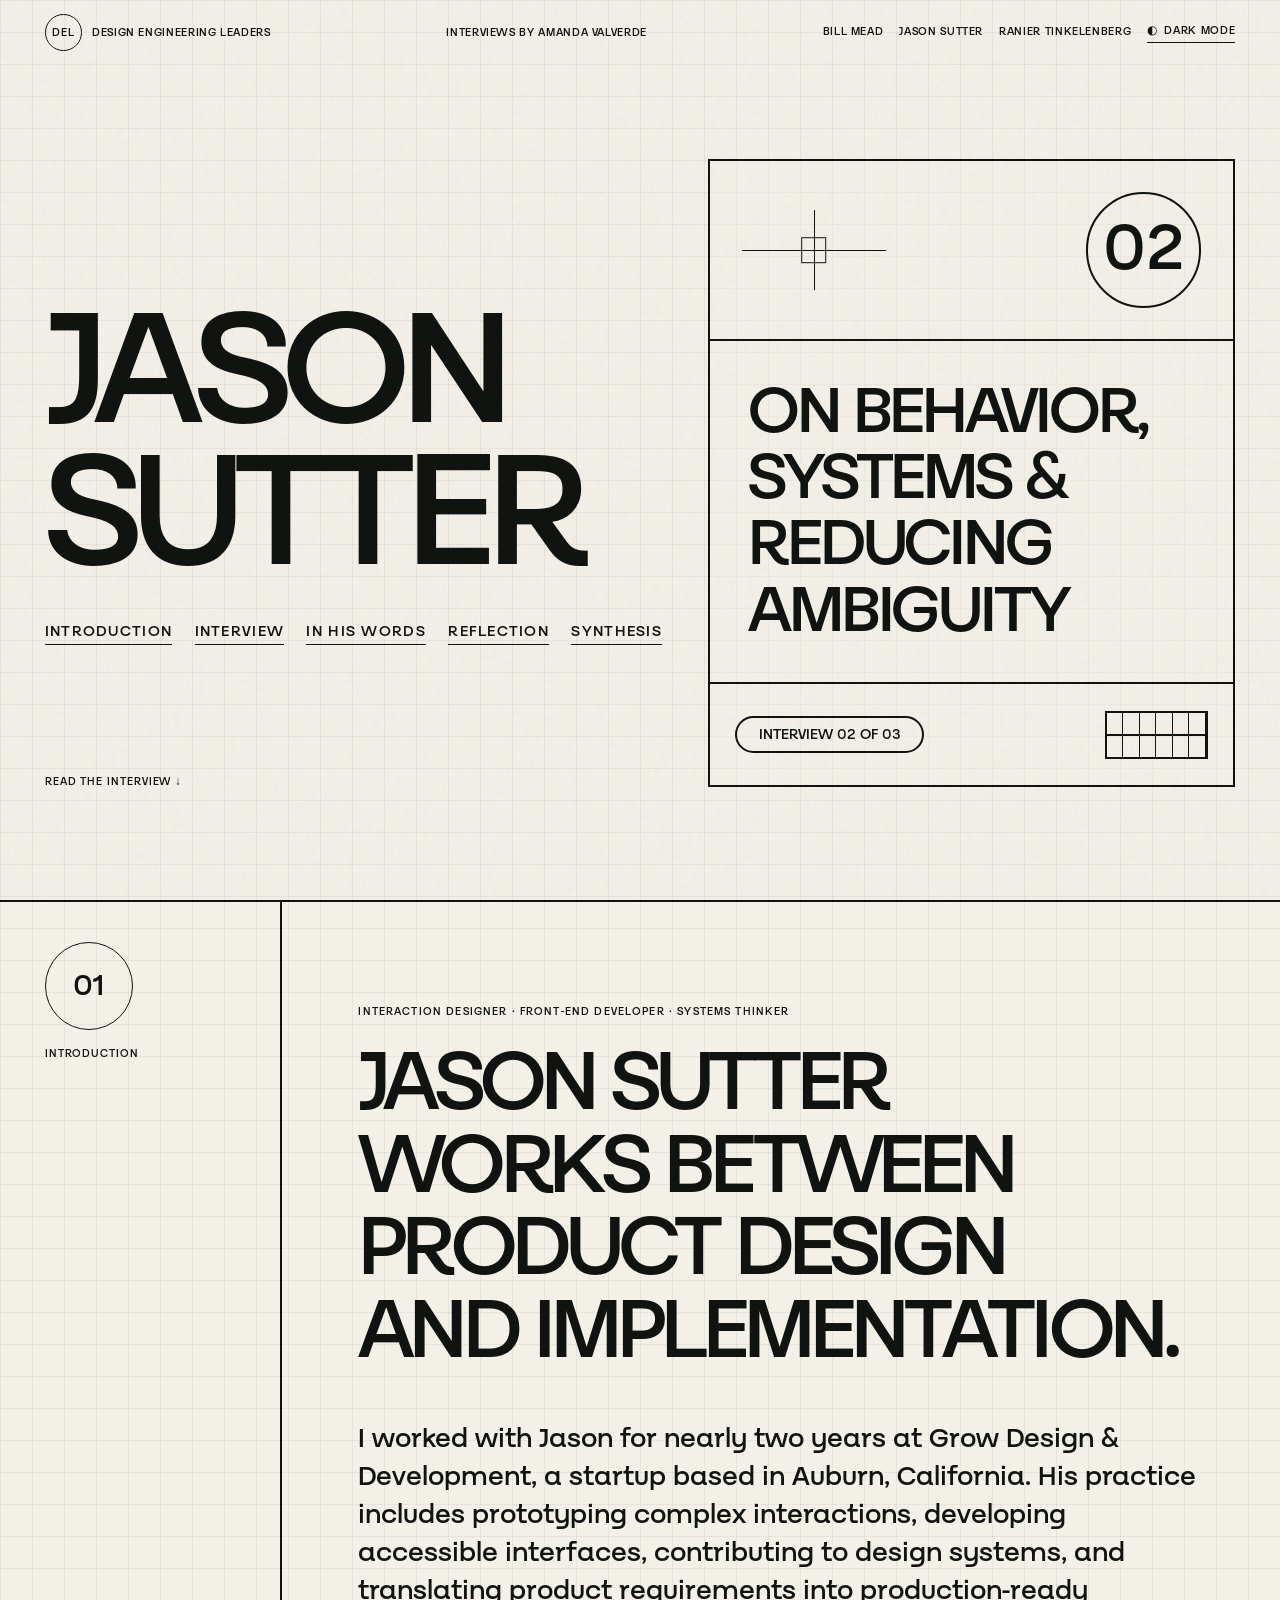
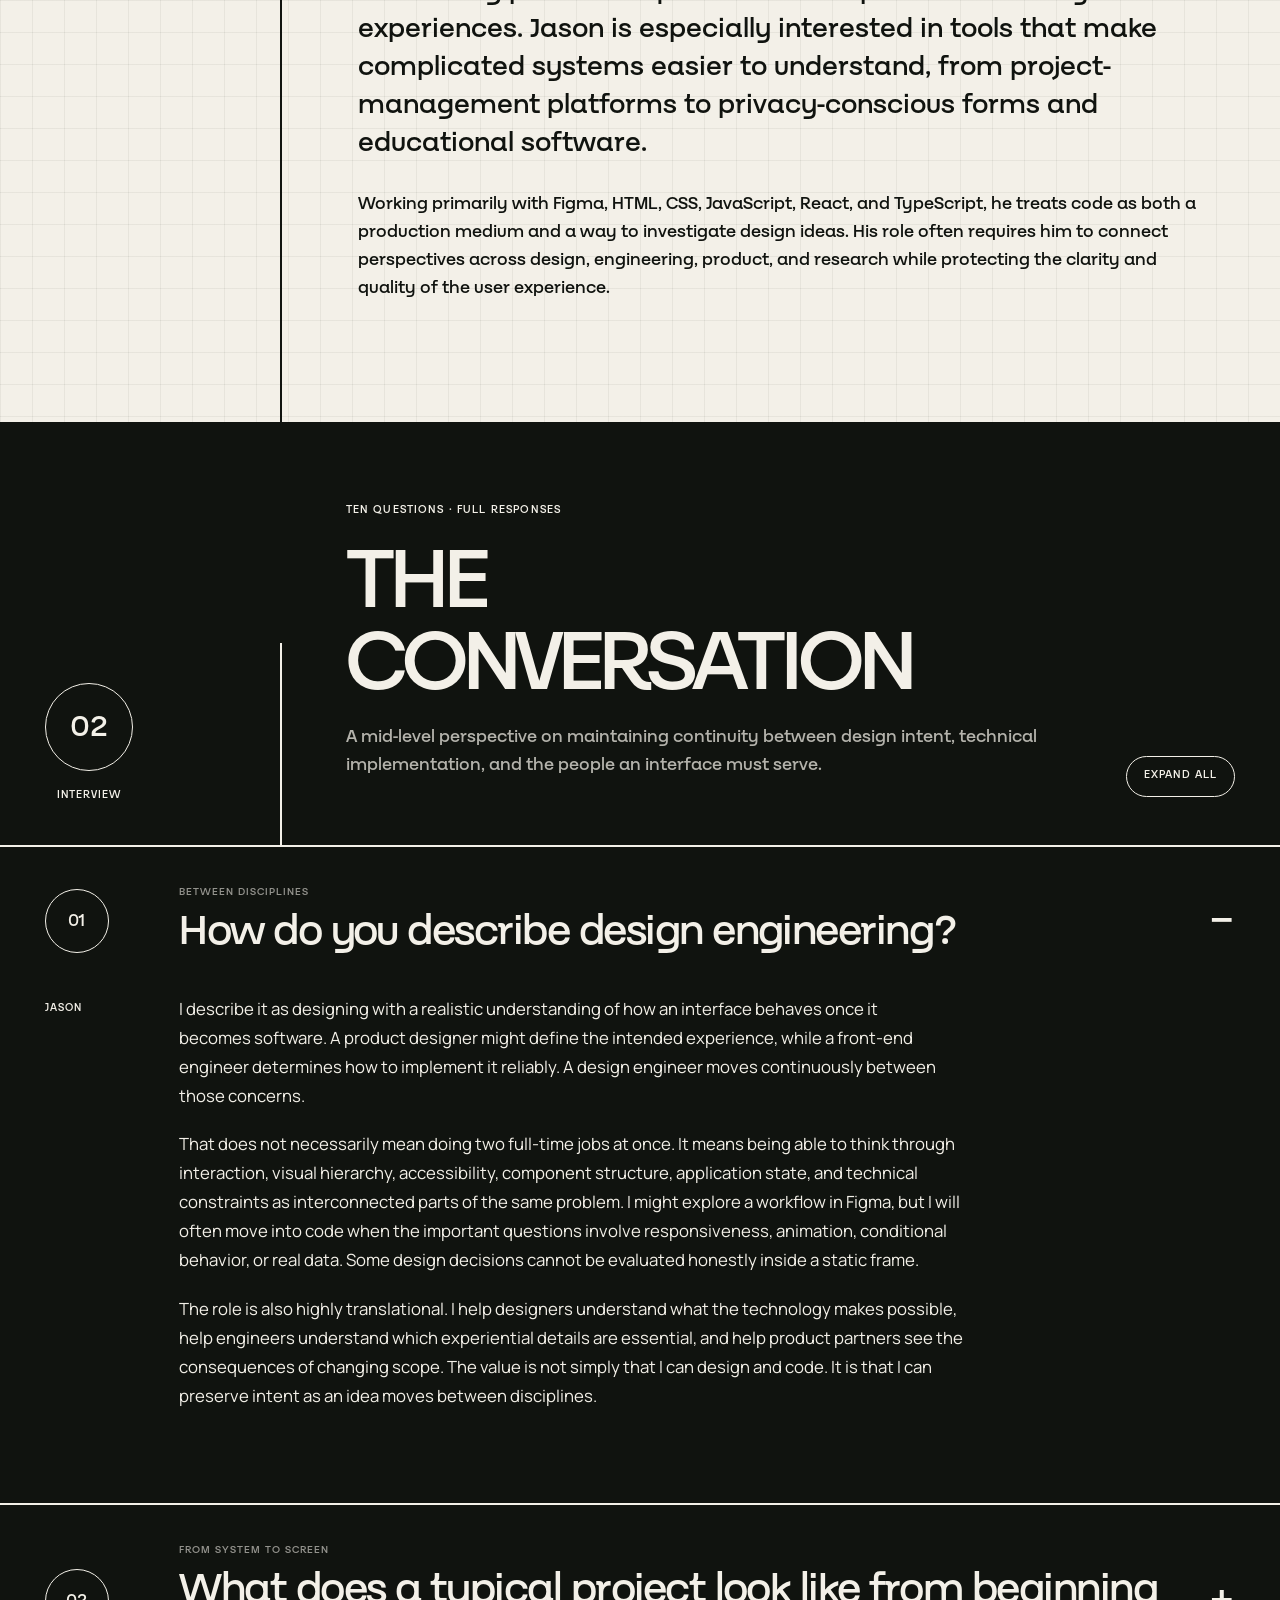
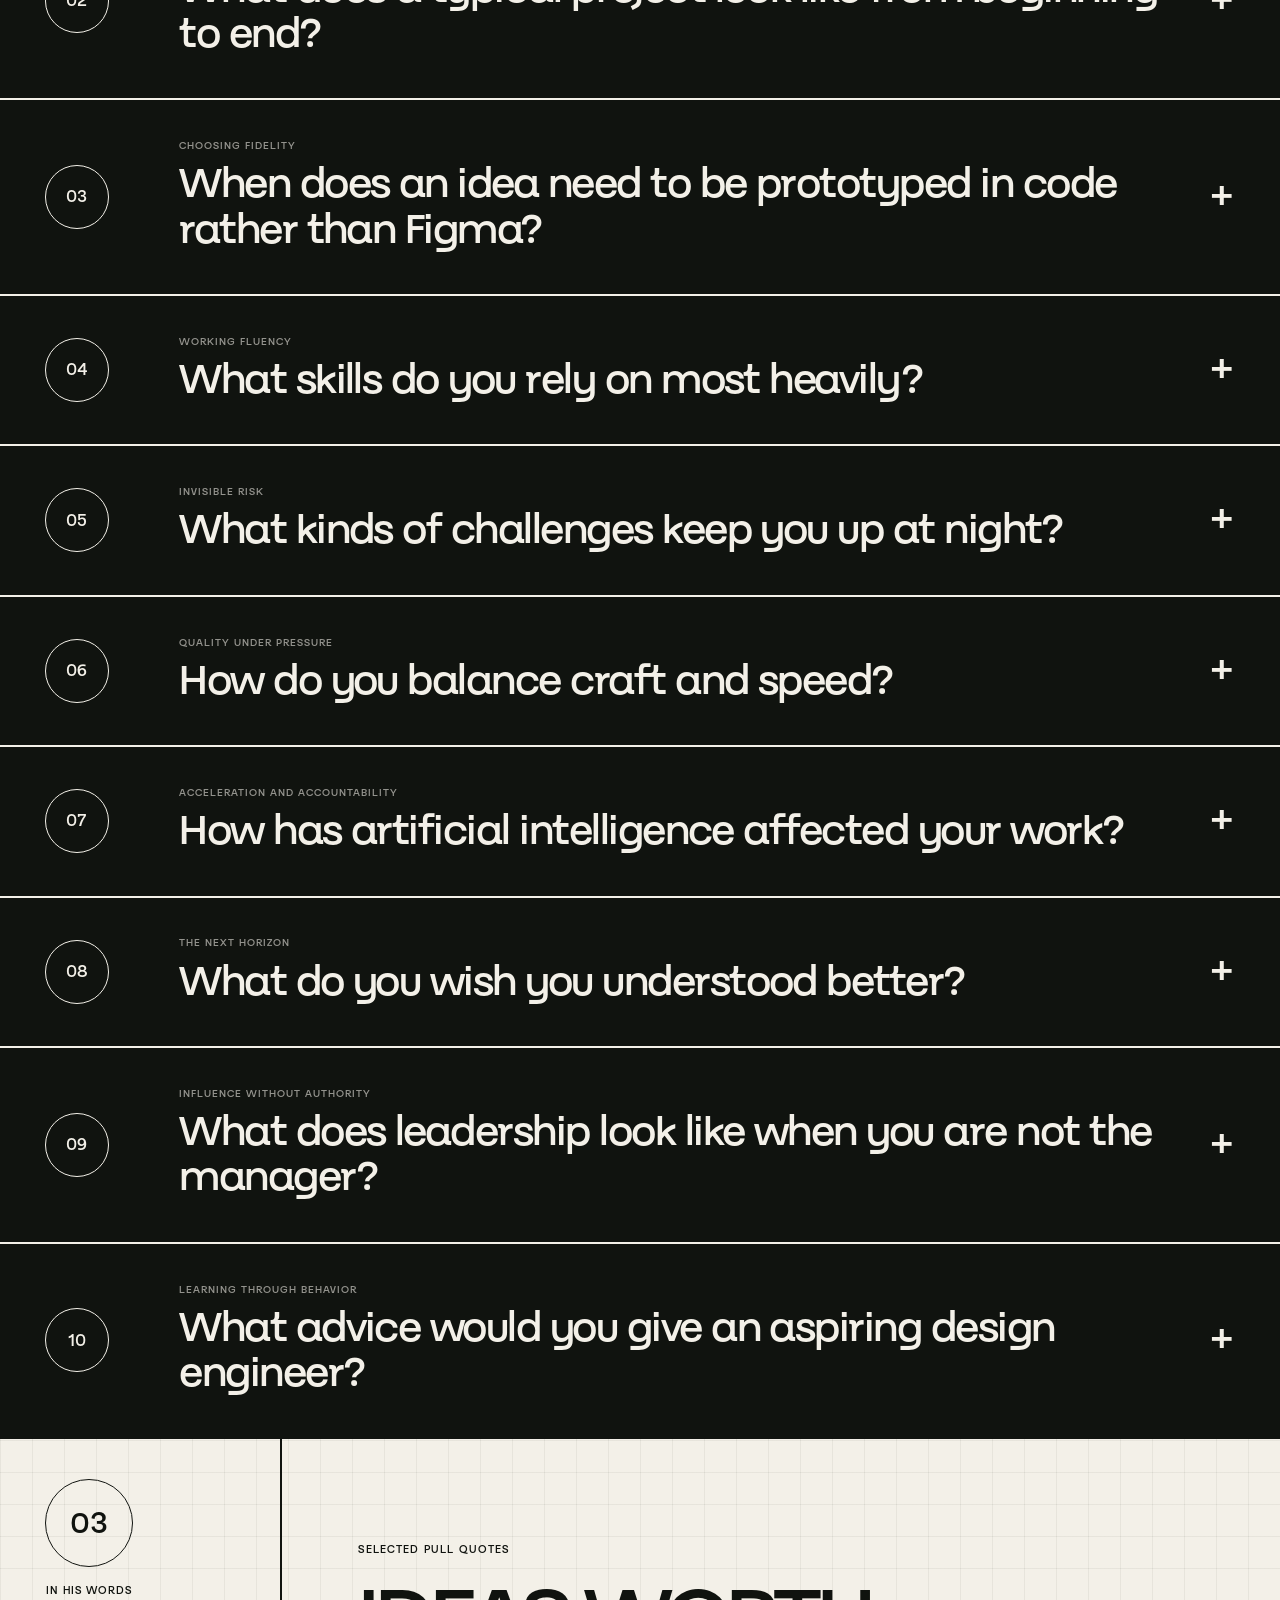
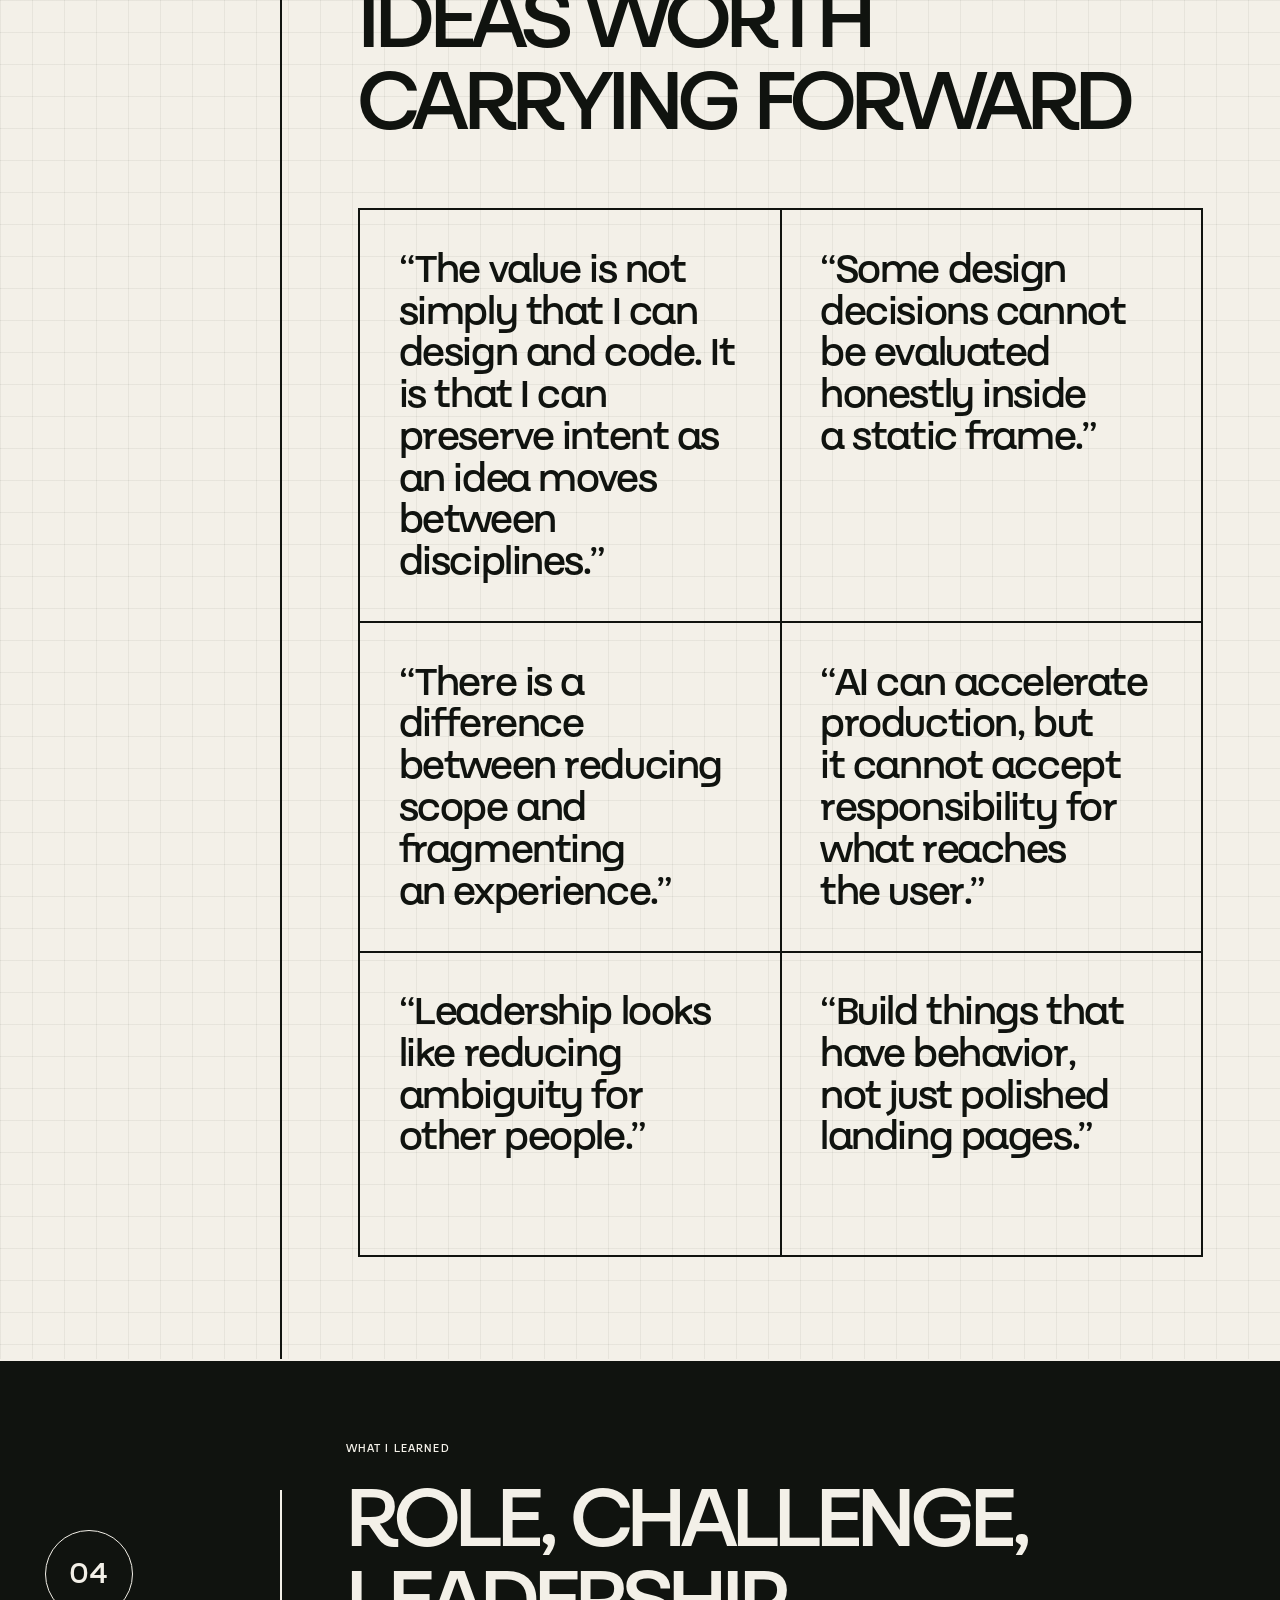
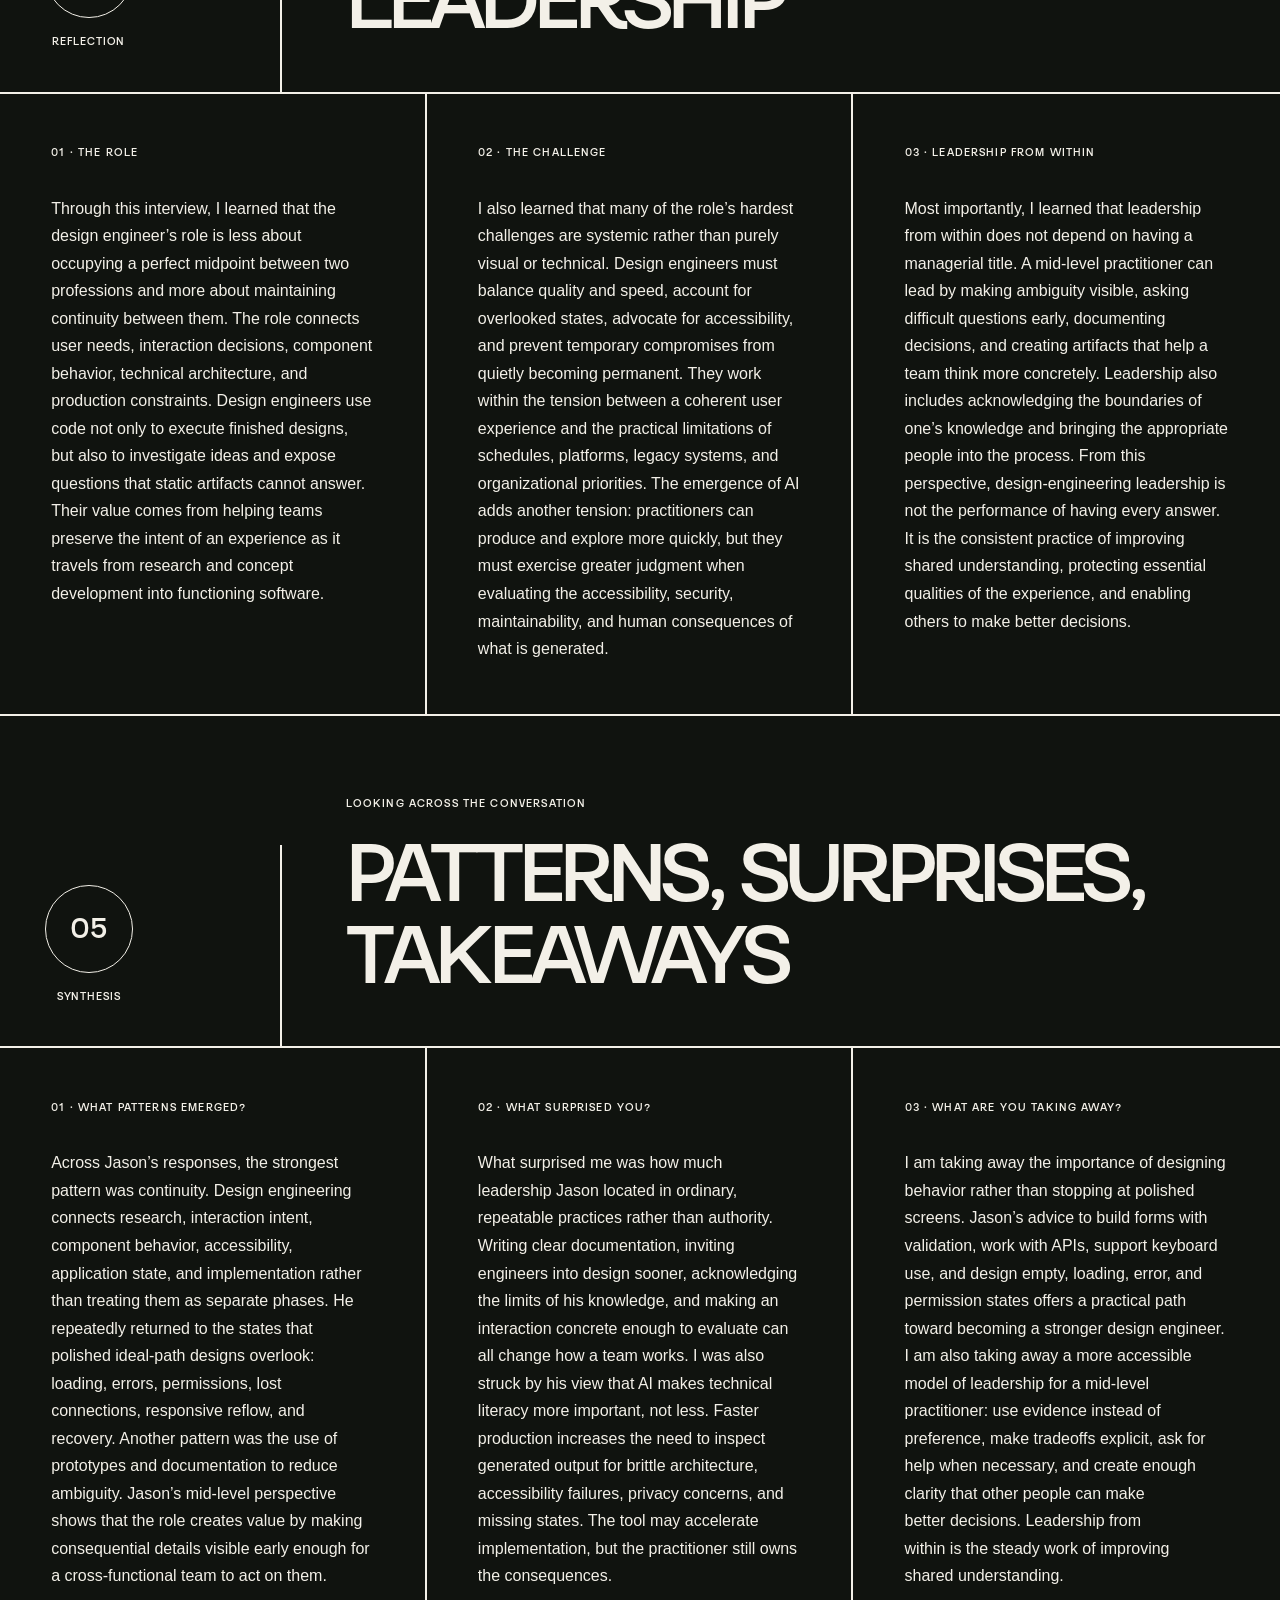
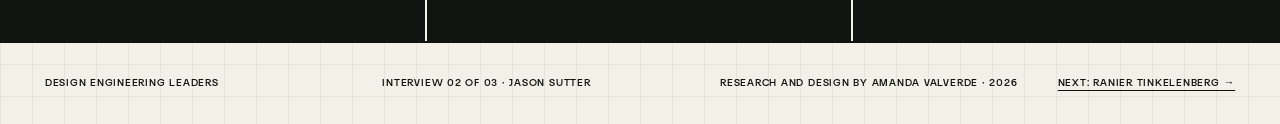
==== commit 165f4e0a: "Add files via upload" ====
--- a/jason-sutter.html
+++ b/jason-sutter.html
@@ -33,7 +33,9 @@
         <nav class="hero-anchor-links" aria-label="Jason Sutter page sections">
           <a href="#introduction">Introduction</a>
           <a href="#interview">Interview</a>
+          <a href="#in-his-words">In his words</a>
           <a href="#reflection">Reflection</a>
+          <a href="#synthesis">Synthesis</a>
         </nav>
         <a class="scroll-cue" href="#introduction">Read the interview <span aria-hidden="true">↓</span></a>
       </div>
@@ -173,7 +175,7 @@
       </div>
     </section>
 
-    <section class="pull-quotes ruled-section" aria-labelledby="quotes-title">
+    <section class="pull-quotes ruled-section" id="in-his-words" aria-labelledby="quotes-title">
       <div class="section-marker"><span>03</span><p>In his words</p></div>
       <div class="quotes-content">
         <p class="eyebrow">Selected pull quotes</p><h2 id="quotes-title">Ideas worth carrying forward</h2>
@@ -196,6 +198,15 @@
         <article><span>03 · Leadership from within</span><p>Most importantly, I learned that leadership from within does not depend on having a managerial title. A mid-level practitioner can lead by making ambiguity visible, asking difficult questions early, documenting decisions, and creating artifacts that help a team think more concretely. Leadership also includes acknowledging the boundaries of one’s knowledge and bringing the appropriate people into the process. From this perspective, design-engineering leadership is not the performance of having every answer. It is the consistent practice of improving shared understanding, protecting essential qualities of the experience, and enabling others to make better decisions.</p></article>
       </div>
     </section>
+
+    <section class="reflection synthesis" id="synthesis" aria-labelledby="synthesis-title">
+      <header class="reflection-header"><div class="section-marker light-marker"><span>05</span><p>Synthesis</p></div><div><p class="eyebrow">Looking across the conversation</p><h2 id="synthesis-title">Patterns, surprises, takeaways</h2></div></header>
+      <div class="reflection-grid">
+        <article><span>01 · What patterns emerged?</span><p>Across Jason’s responses, the strongest pattern was continuity. Design engineering connects research, interaction intent, component behavior, accessibility, application state, and implementation rather than treating them as separate phases. He repeatedly returned to the states that polished ideal-path designs overlook: loading, errors, permissions, lost connections, responsive reflow, and recovery. Another pattern was the use of prototypes and documentation to reduce ambiguity. Jason’s mid-level perspective shows that the role creates value by making consequential details visible early enough for a cross-functional team to act on them.</p></article>
+        <article><span>02 · What surprised you?</span><p>What surprised me was how much leadership Jason located in ordinary, repeatable practices rather than authority. Writing clear documentation, inviting engineers into design sooner, acknowledging the limits of his knowledge, and making an interaction concrete enough to evaluate can all change how a team works. I was also struck by his view that AI makes technical literacy more important, not less. Faster production increases the need to inspect generated output for brittle architecture, accessibility failures, privacy concerns, and missing states. The tool may accelerate implementation, but the practitioner still owns the consequences.</p></article>
+        <article><span>03 · What are you taking away?</span><p>I am taking away the importance of designing behavior rather than stopping at polished screens. Jason’s advice to build forms with validation, work with APIs, support keyboard use, and design empty, loading, error, and permission states offers a practical path toward becoming a stronger design engineer. I am also taking away a more accessible model of leadership for a mid-level practitioner: use evidence instead of preference, make tradeoffs explicit, ask for help when necessary, and create enough clarity that other people can make better decisions. Leadership from within is the steady work of improving shared understanding.</p></article>
+      </div>
+    </section>
   </main>
 
   <button class="back-to-top" type="button" data-back-to-top aria-label="Back to top" aria-hidden="true" tabindex="-1"><span aria-hidden="true">↑</span></button>
